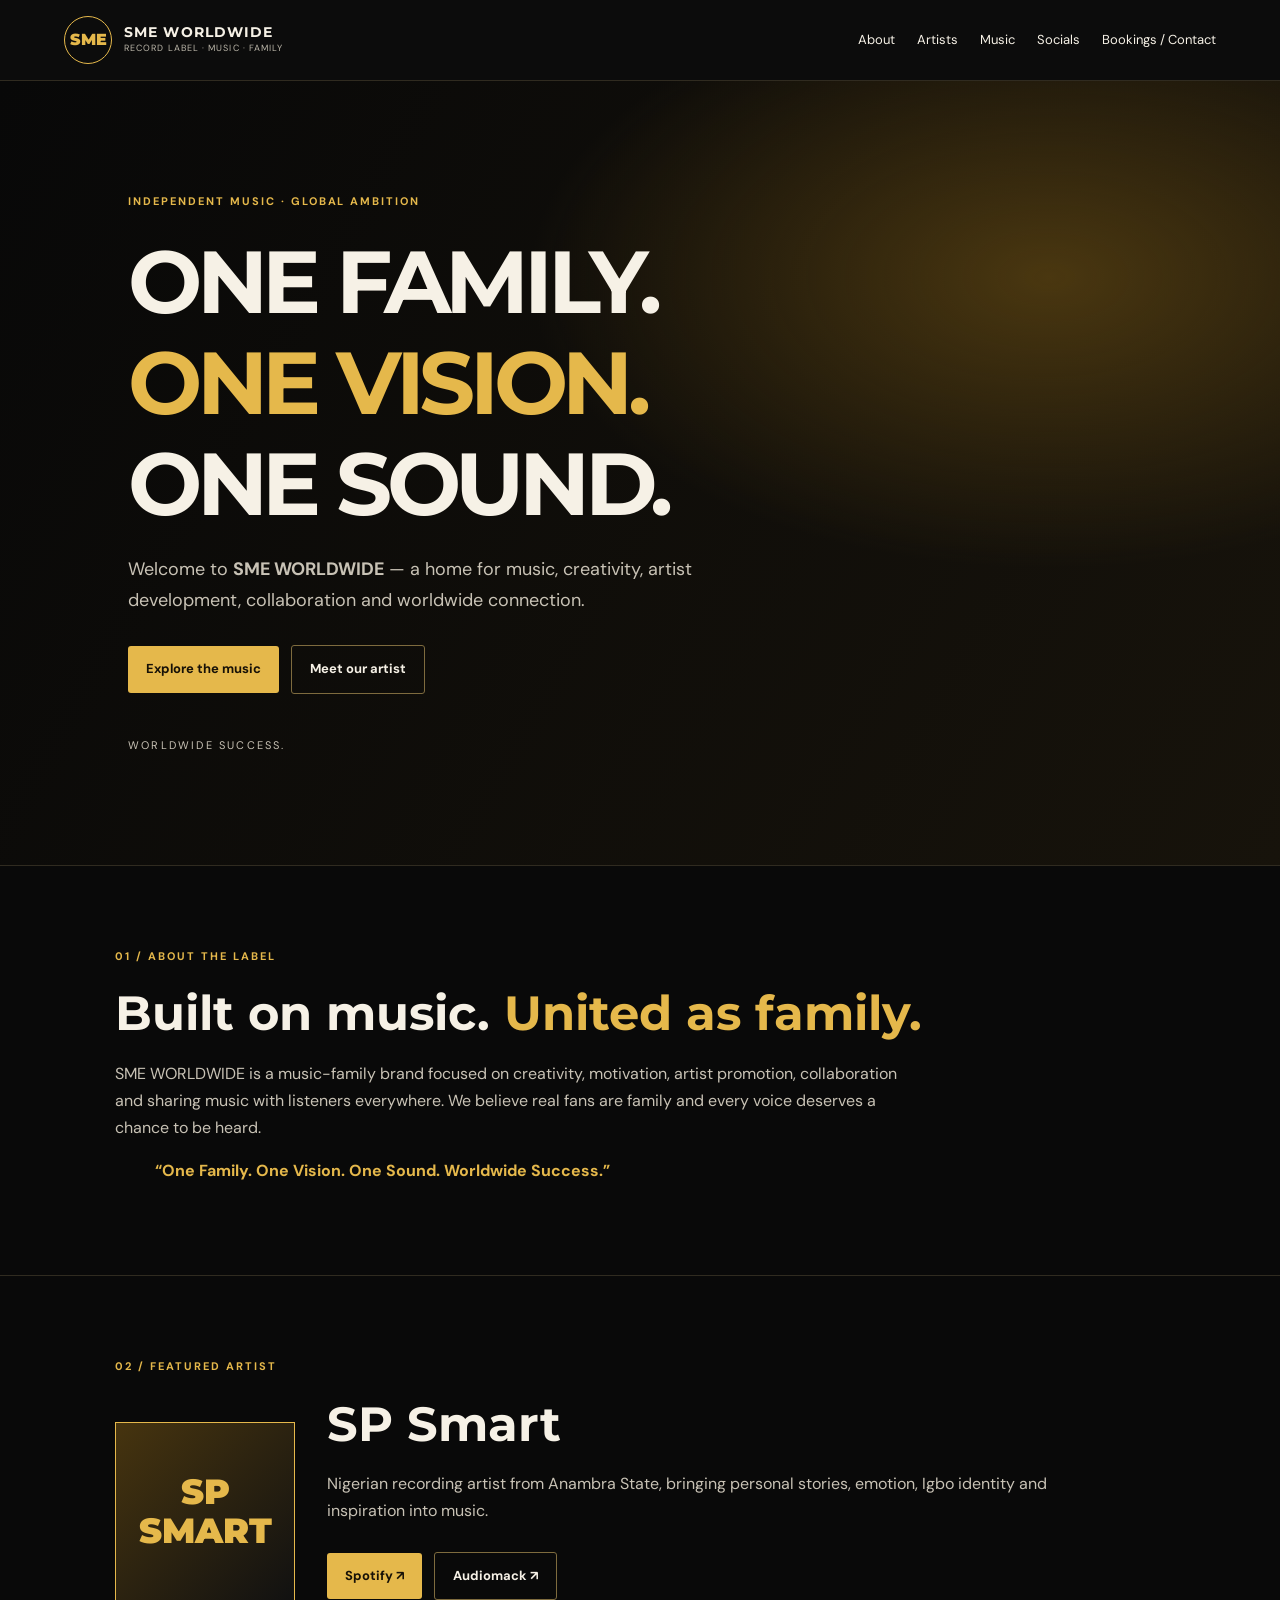
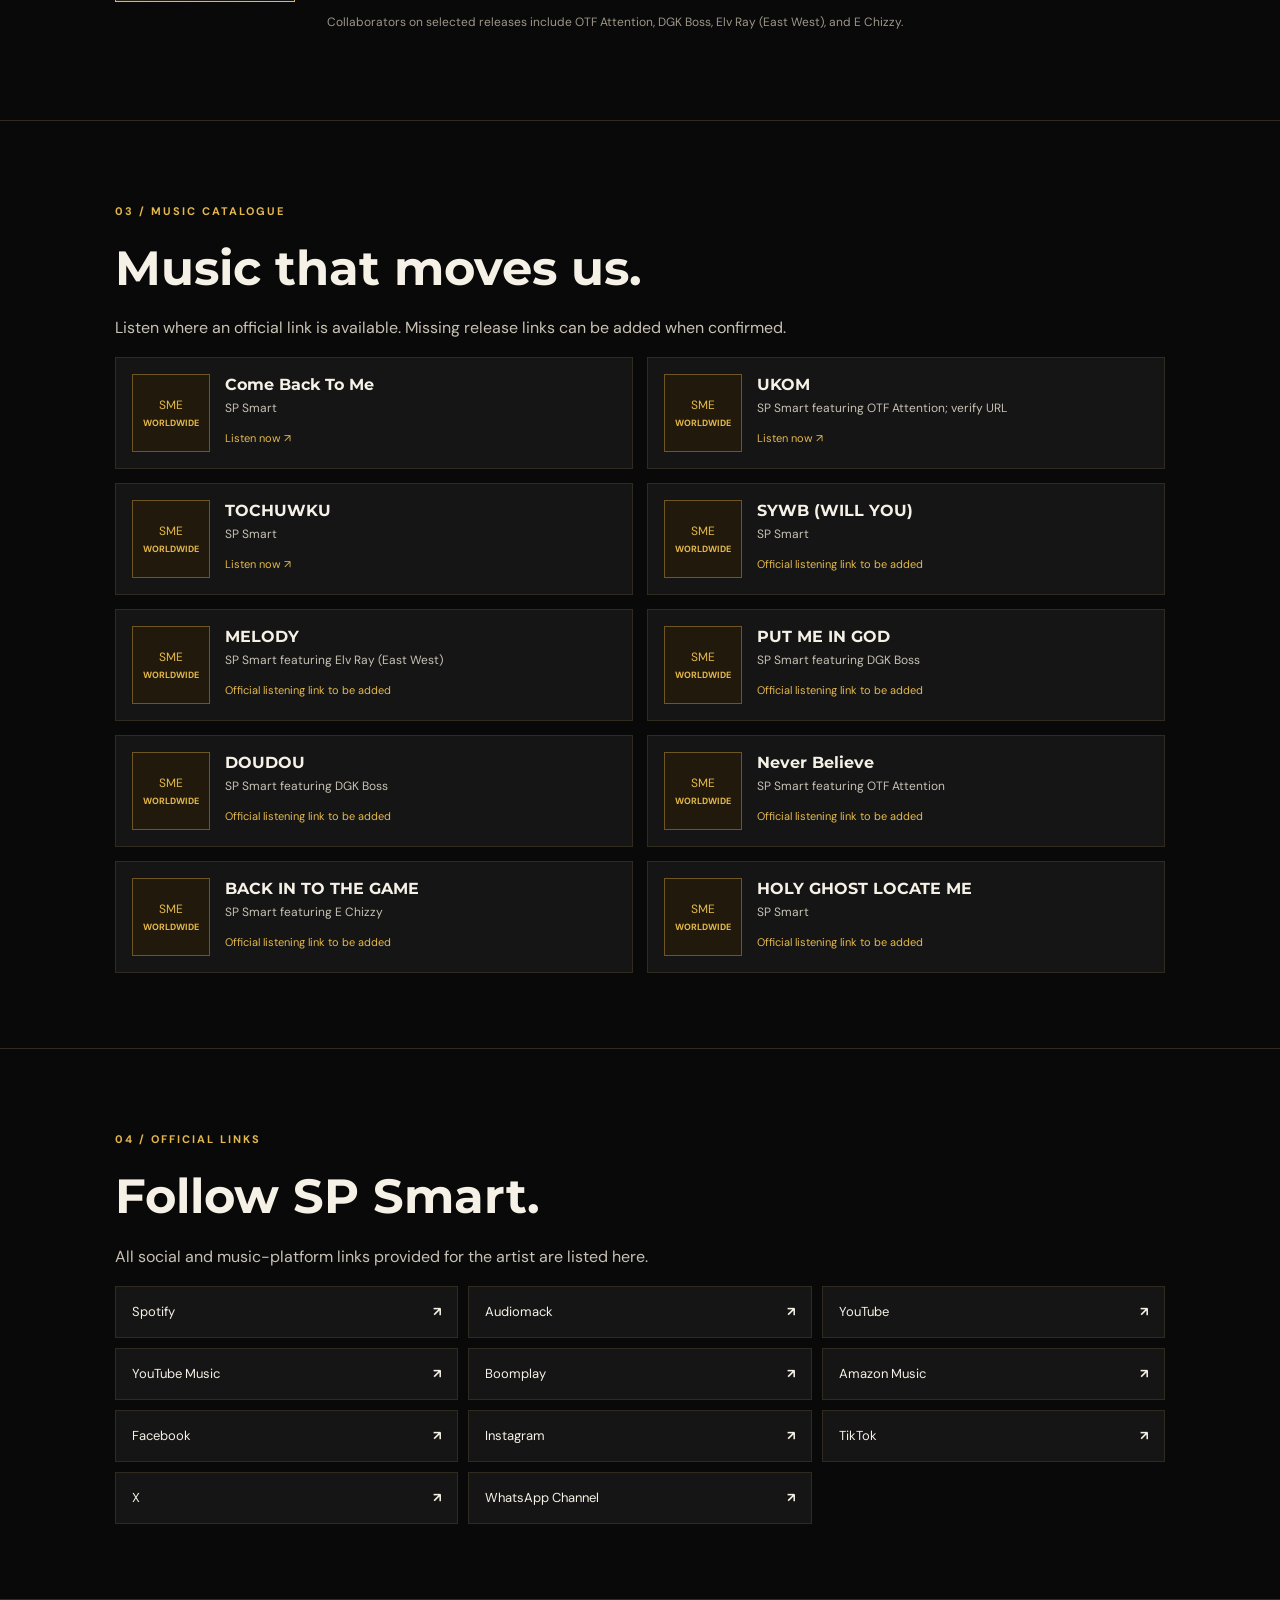
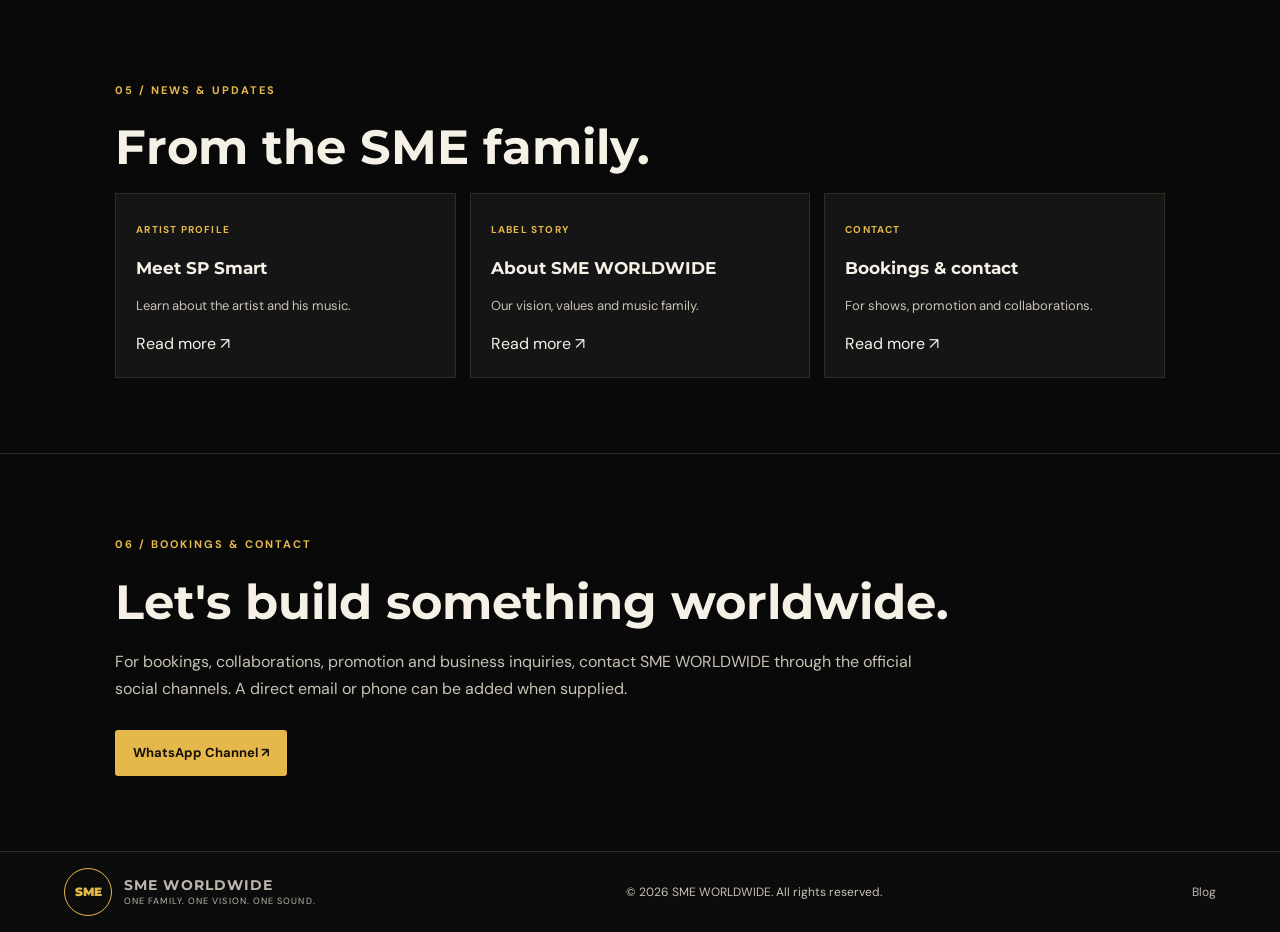
==== index.html @ c7c6a953 "Add files via upload" ====
<!doctype html><html lang="en"><head><meta charset="utf-8"><meta name="viewport" content="width=device-width,initial-scale=1"><title>SME WORLDWIDE | Official Record Label</title><meta name="description" content="Official SME WORLDWIDE record label website. Discover SP Smart, music, artist links, news and bookings."><meta name="robots" content="index,follow"><link rel="canonical" href="https://sme0013.github.io/sme-worldwide-website/"><link rel="stylesheet" href="styles.css"><meta property="og:title" content="SME WORLDWIDE"><meta property="og:description" content="One Family. One Vision. One Sound. Worldwide Success."></head><body>
<header><a class="brand" href="#home"><span class="logo">SME</span><span><strong>SME WORLDWIDE</strong><small>RECORD LABEL · MUSIC · FAMILY</small></span></a><button id="menubtn" aria-label="Toggle navigation">☰</button><nav id="nav"><a href="#about">About</a><a href="#artists">Artists</a><a href="#music">Music</a><a href="#socials">Socials</a><a href="#contact">Bookings / Contact</a></nav></header>
<main><section class="hero" id="home"><p class="gold">INDEPENDENT MUSIC · GLOBAL AMBITION</p><h1>ONE FAMILY.<br><span>ONE VISION.</span><br>ONE SOUND.</h1><p class="lead">Welcome to <b>SME WORLDWIDE</b> — a home for music, creativity, artist development, collaboration and worldwide connection.</p><a class="btn" href="#music">Explore the music</a> <a class="btn outline" href="#artists">Meet our artist</a><p class="motto">WORLDWIDE SUCCESS.</p></section>
<section id="about"><label>01 / ABOUT THE LABEL</label><h2>Built on music. <span>United as family.</span></h2><p>SME WORLDWIDE is a music-family brand focused on creativity, motivation, artist promotion, collaboration and sharing music with listeners everywhere. We believe real fans are family and every voice deserves a chance to be heard.</p><blockquote>“One Family. One Vision. One Sound. Worldwide Success.”</blockquote></section>
<section id="artists"><label>02 / FEATURED ARTIST</label><div class="artist"><div class="artistlogo">SP<br>SMART</div><div><h2>SP Smart</h2><p>Nigerian recording artist from Anambra State, bringing personal stories, emotion, Igbo identity and inspiration into music.</p><a class="btn" href="https://open.spotify.com/artist/7B1tdHTDXMQx7dyoczDr5Y" target="_blank" rel="noopener">Spotify ↗</a> <a class="btn outline" href="https://audiomack.com/spsmart" target="_blank" rel="noopener">Audiomack ↗</a><p class="muted">Collaborators on selected releases include OTF Attention, DGK Boss, Elv Ray (East West), and E Chizzy.</p></div></div></section>
<section id="music"><label>03 / MUSIC CATALOGUE</label><h2>Music that moves us.</h2><p>Listen where an official link is available. Missing release links can be added when confirmed.</p><div class="songs"><article class="song"><div class="cover">SME<br><b>WORLDWIDE</b></div><div><h3>Come Back To Me</h3><p>SP Smart</p><a href="https://share.amuse.io/track/sp-smart-come-back-to-me" target="_blank" rel="noopener">Listen now ↗</a></div></article><article class="song"><div class="cover">SME<br><b>WORLDWIDE</b></div><div><h3>UKOM</h3><p>SP Smart featuring OTF Attention; verify URL</p><a href="https://open.spotify.com/track/21Gd19ap205qvysu3PoMMp" target="_blank" rel="noopener">Listen now ↗</a></div></article><article class="song"><div class="cover">SME<br><b>WORLDWIDE</b></div><div><h3>TOCHUWKU</h3><p>SP Smart</p><a href="https://share.amuse.io/track/sp-smart-tochuwku" target="_blank" rel="noopener">Listen now ↗</a></div></article><article class="song"><div class="cover">SME<br><b>WORLDWIDE</b></div><div><h3>SYWB (WILL YOU)</h3><p>SP Smart</p><small>Official listening link to be added</small></div></article><article class="song"><div class="cover">SME<br><b>WORLDWIDE</b></div><div><h3>MELODY</h3><p>SP Smart featuring Elv Ray (East West)</p><small>Official listening link to be added</small></div></article><article class="song"><div class="cover">SME<br><b>WORLDWIDE</b></div><div><h3>PUT ME IN GOD</h3><p>SP Smart featuring DGK Boss</p><small>Official listening link to be added</small></div></article><article class="song"><div class="cover">SME<br><b>WORLDWIDE</b></div><div><h3>DOUDOU</h3><p>SP Smart featuring DGK Boss</p><small>Official listening link to be added</small></div></article><article class="song"><div class="cover">SME<br><b>WORLDWIDE</b></div><div><h3>Never Believe</h3><p>SP Smart featuring OTF Attention</p><small>Official listening link to be added</small></div></article><article class="song"><div class="cover">SME<br><b>WORLDWIDE</b></div><div><h3>BACK IN TO THE GAME</h3><p>SP Smart featuring E Chizzy</p><small>Official listening link to be added</small></div></article><article class="song"><div class="cover">SME<br><b>WORLDWIDE</b></div><div><h3>HOLY GHOST LOCATE ME</h3><p>SP Smart</p><small>Official listening link to be added</small></div></article></div></section>
<section id="socials"><label>04 / OFFICIAL LINKS</label><h2>Follow SP Smart.</h2><p>All social and music-platform links provided for the artist are listed here.</p><div class="socials"><a class="social" href="https://open.spotify.com/artist/7B1tdHTDXMQx7dyoczDr5Y" target="_blank" rel="noopener">Spotify <b>↗</b></a><a class="social" href="https://audiomack.com/spsmart" target="_blank" rel="noopener">Audiomack <b>↗</b></a><a class="social" href="https://youtube.com/@spsmart001" target="_blank" rel="noopener">YouTube <b>↗</b></a><a class="social" href="https://music.youtube.com/@spsmart001" target="_blank" rel="noopener">YouTube Music <b>↗</b></a><a class="social" href="https://www.boomplay.com/share/artist/38504297?srModel=byWH&amp;srList=ANDROID" target="_blank" rel="noopener">Boomplay <b>↗</b></a><a class="social" href="https://amazon.com/music/player/albums/B0HKJZYT8H?marketplaceId=ATVPDKIKX0DER&amp;musicTerritory=US&amp;ref=dm_sh_55nZmWSHVqpBLnmeoWKsuuWKr" target="_blank" rel="noopener">Amazon Music <b>↗</b></a><a class="social" href="https://www.facebook.com/profile.php?id=61593279687823" target="_blank" rel="noopener">Facebook <b>↗</b></a><a class="social" href="https://www.instagram.com/spsmart00/" target="_blank" rel="noopener">Instagram <b>↗</b></a><a class="social" href="https://www.tiktok.com/@spsmart001" target="_blank" rel="noopener">TikTok <b>↗</b></a><a class="social" href="https://x.com/SPmart00" target="_blank" rel="noopener">X <b>↗</b></a><a class="social" href="https://whatsapp.com/channel/0029Vb8IPVdEquiZEYQ4gz0T" target="_blank" rel="noopener">WhatsApp Channel <b>↗</b></a></div></section>
<section id="news"><label>05 / NEWS & UPDATES</label><h2>From the SME family.</h2><div class="cards"><a href="blog/about-sp-smart.html"><b>ARTIST PROFILE</b><h3>Meet SP Smart</h3><p>Learn about the artist and his music.</p>Read more ↗</a><a href="blog/sme-worldwide.html"><b>LABEL STORY</b><h3>About SME WORLDWIDE</h3><p>Our vision, values and music family.</p>Read more ↗</a><a href="blog/contact-bookings.html"><b>CONTACT</b><h3>Bookings & contact</h3><p>For shows, promotion and collaborations.</p>Read more ↗</a></div></section>
<section id="contact"><label>06 / BOOKINGS & CONTACT</label><h2>Let's build something worldwide.</h2><p>For bookings, collaborations, promotion and business inquiries, contact SME WORLDWIDE through the official social channels. A direct email or phone can be added when supplied.</p><a class="btn" href="https://whatsapp.com/channel/0029Vb8IPVdEquiZEYQ4gz0T" target="_blank" rel="noopener">WhatsApp Channel ↗</a></section></main>
<footer><a class="brand" href="#home"><span class="logo">SME</span><span><strong>SME WORLDWIDE</strong><small>ONE FAMILY. ONE VISION. ONE SOUND.</small></span></a><p>© <span id="year"></span> SME WORLDWIDE. All rights reserved.</p><a href="blog/index.html">Blog</a></footer><script src="script.js"></script></body></html>
---- styles.css ----
@import url('https://fonts.googleapis.com/css2?family=DM+Sans:wght@400;500;700&family=Montserrat:wght@600;700;800;900&display=swap');:root{--bg:#090909;--panel:#151515;--gold:#e5b84b;--text:#f6f1e6;--muted:#bcb7aa;--line:#302b20}*{box-sizing:border-box}html{scroll-behavior:smooth;scroll-padding-top:80px}body{margin:0;background:var(--bg);color:var(--text);font:16px/1.7 'DM Sans',Arial,sans-serif}a{color:inherit;text-decoration:none}header,footer{display:flex;align-items:center;justify-content:space-between;gap:20px;padding:16px clamp(18px,5vw,70px);background:#0c0c0c;border-bottom:1px solid var(--line)}header{position:sticky;top:0;z-index:5}nav{display:flex;gap:22px;font-size:13px}nav a:hover,a:hover{color:var(--gold)}.brand{display:flex;gap:12px;align-items:center}.logo{border:1px solid var(--gold);border-radius:50%;width:48px;height:48px;display:grid;place-items:center;color:var(--gold);font-weight:900;font-family:Montserrat}.brand strong,.brand small{display:block}.brand strong{font:700 14px Montserrat;letter-spacing:.08em}.brand small{font-size:9px;color:var(--muted);letter-spacing:.12em}#menubtn{display:none;background:none;border:1px solid var(--line);color:var(--gold);padding:8px}.hero{padding:100px clamp(22px,10vw,145px);min-height:580px;background:radial-gradient(ellipse at 82% 25%,#4a3710,transparent 35%),linear-gradient(120deg,#080808,#17130b)}.gold,label{color:var(--gold);font-size:11px;letter-spacing:.18em;font-weight:700}h1,h2,h3{font-family:Montserrat,Arial,sans-serif;line-height:1.15}h1{font-size:clamp(42px,8vw,88px);letter-spacing:-.06em;margin:20px 0}h1 span,h2 span{color:var(--gold)}h2{font-size:clamp(30px,4vw,48px);margin:18px 0}p{color:#c8c2b5;max-width:800px}.lead{font-size:18px;max-width:570px}.btn{display:inline-block;background:var(--gold);color:#171107;padding:12px 18px;margin:12px 8px 0 0;border-radius:3px;font-weight:700;font-size:13px}.outline{background:transparent;color:var(--text);border:1px solid #7e6b3e}.motto{margin-top:42px;letter-spacing:.2em;font-size:11px}section:not(.hero){padding:75px clamp(22px,9vw,130px);border-top:1px solid var(--line)}blockquote{color:var(--gold);font-weight:700}.artist{display:grid;grid-template-columns:180px 1fr;gap:32px;align-items:center}.artistlogo{height:180px;display:grid;place-content:center;text-align:center;background:linear-gradient(135deg,#46340f,#111);border:1px solid var(--gold);color:var(--gold);font:900 35px/1.1 Montserrat}.muted{font-size:12px;color:#9d9789}.songs{display:grid;grid-template-columns:repeat(2,minmax(0,1fr));gap:14px}.song{display:flex;align-items:center;gap:15px;padding:16px;background:var(--panel);border:1px solid var(--line)}.cover{flex-shrink:0;width:78px;height:78px;display:grid;align-content:center;text-align:center;background:#211a0c;border:1px solid #6e5522;color:var(--gold);font-size:12px}.cover b{font-size:9px}.song h3{font-size:16px;margin:0 0 4px}.song p{font-size:12px;margin:0 0 5px}.song a,.song small{font-size:11px;color:var(--gold)}.socials{display:grid;grid-template-columns:repeat(3,minmax(0,1fr));gap:10px}.social{padding:14px 16px;background:var(--panel);border:1px solid var(--line);display:flex;justify-content:space-between;font-size:13px}.social:hover{border-color:var(--gold)}.cards{display:grid;grid-template-columns:repeat(3,minmax(0,1fr));gap:14px}.cards a{background:var(--panel);border:1px solid var(--line);padding:20px}.cards b{color:var(--gold);font-size:10px;letter-spacing:.12em}.cards h3{font-size:17px}.cards p{font-size:13px}footer{border-top:1px solid var(--line);border-bottom:0;color:var(--muted);font-size:12px}footer p{margin:0}@media(max-width:720px){header{padding:12px 16px}#menubtn{display:block}nav{display:none;position:absolute;top:100%;left:0;right:0;background:#111;padding:20px;flex-direction:column}nav.open{display:flex}.hero{padding-top:80px}.artist{grid-template-columns:1fr}.artistlogo{width:150px;height:150px}.songs{grid-template-columns:1fr}.socials{grid-template-columns:repeat(2,minmax(0,1fr))}.cards{grid-template-columns:1fr}footer{flex-wrap:wrap}footer p{width:100%}}@media(max-width:380px){.socials{grid-template-columns:1fr}}
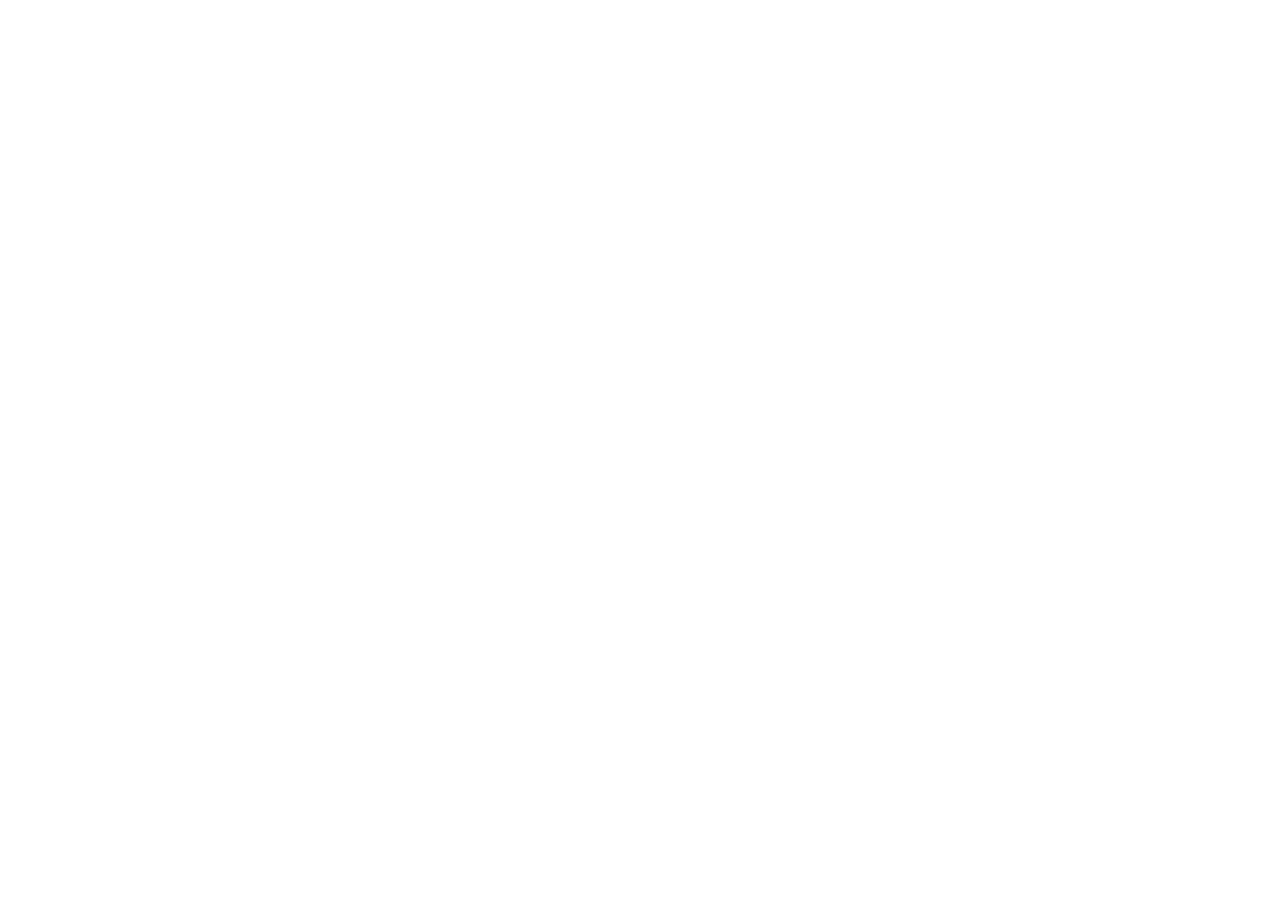
==== commit d4e218e9: "Update index.html" ====
--- a/index.html
+++ b/index.html
@@ -1,4 +1,4 @@
-<!doctype html><html lang="en"><head><meta charset="utf-8"><meta name="viewport" content="width=device-width,initial-scale=1"><title>SME WORLDWIDE | Official Record Label</title><meta name="description" content="Official SME WORLDWIDE record label website. Discover SP Smart, music, artist links, news and bookings."><meta name="robots" content="index,follow"><link rel="canonical" href="https://sme0013.github.io/sme-worldwide-website/"><link rel="stylesheet" href="styles.css"><meta property="og:title" content="SME WORLDWIDE"><meta property="og:description" content="One Family. One Vision. One Sound. Worldwide Success."></head><body>
+<!doctype html><html lang="en"><head><meta charset="utf-8"><meta name="viewport" content="width=device-width,initial-scale=1"><title><meta name="description" content="SME WORLDWIDE is an independent music-family brand focused on creativity, artist promotion, collaboration and music releases. Discover SP Smart, featured artists, songs and official links.">"><meta name="robots" content="index,follow"><link rel="canonical" href="https://sme0013.github.io/sme-worldwide-website/"><link rel="stylesheet" href="styles.css"><meta property="og:title" content="SME WORLDWIDE"><meta property="og:description" content="One Family. One Vision. One Sound. Worldwide Success."></head><body>
 <header><a class="brand" href="#home"><span class="logo">SME</span><span><strong>SME WORLDWIDE</strong><small>RECORD LABEL · MUSIC · FAMILY</small></span></a><button id="menubtn" aria-label="Toggle navigation">☰</button><nav id="nav"><a href="#about">About</a><a href="#artists">Artists</a><a href="#music">Music</a><a href="#socials">Socials</a><a href="#contact">Bookings / Contact</a></nav></header>
 <main><section class="hero" id="home"><p class="gold">INDEPENDENT MUSIC · GLOBAL AMBITION</p><h1>ONE FAMILY.<br><span>ONE VISION.</span><br>ONE SOUND.</h1><p class="lead">Welcome to <b>SME WORLDWIDE</b> — a home for music, creativity, artist development, collaboration and worldwide connection.</p><a class="btn" href="#music">Explore the music</a> <a class="btn outline" href="#artists">Meet our artist</a><p class="motto">WORLDWIDE SUCCESS.</p></section>
 <section id="about"><label>01 / ABOUT THE LABEL</label><h2>Built on music. <span>United as family.</span></h2><p>SME WORLDWIDE is a music-family brand focused on creativity, motivation, artist promotion, collaboration and sharing music with listeners everywhere. We believe real fans are family and every voice deserves a chance to be heard.</p><blockquote>“One Family. One Vision. One Sound. Worldwide Success.”</blockquote></section>
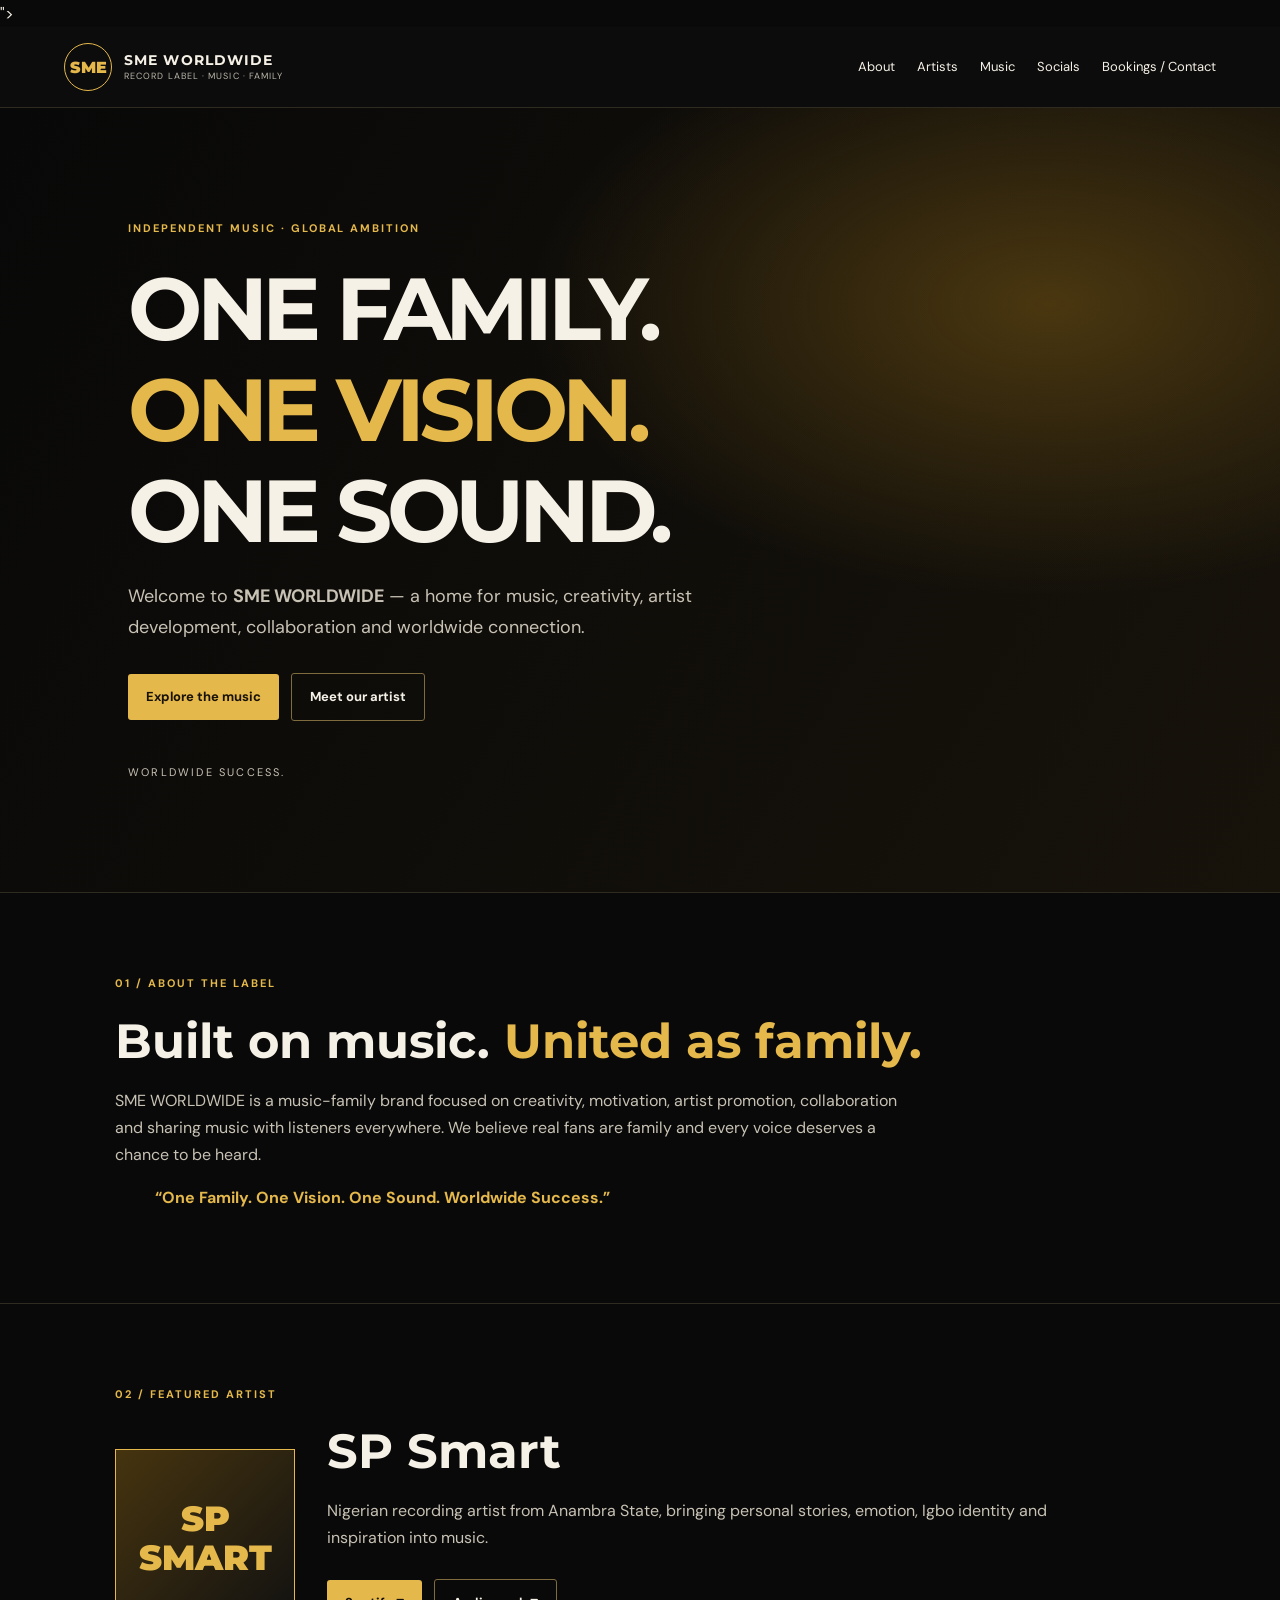
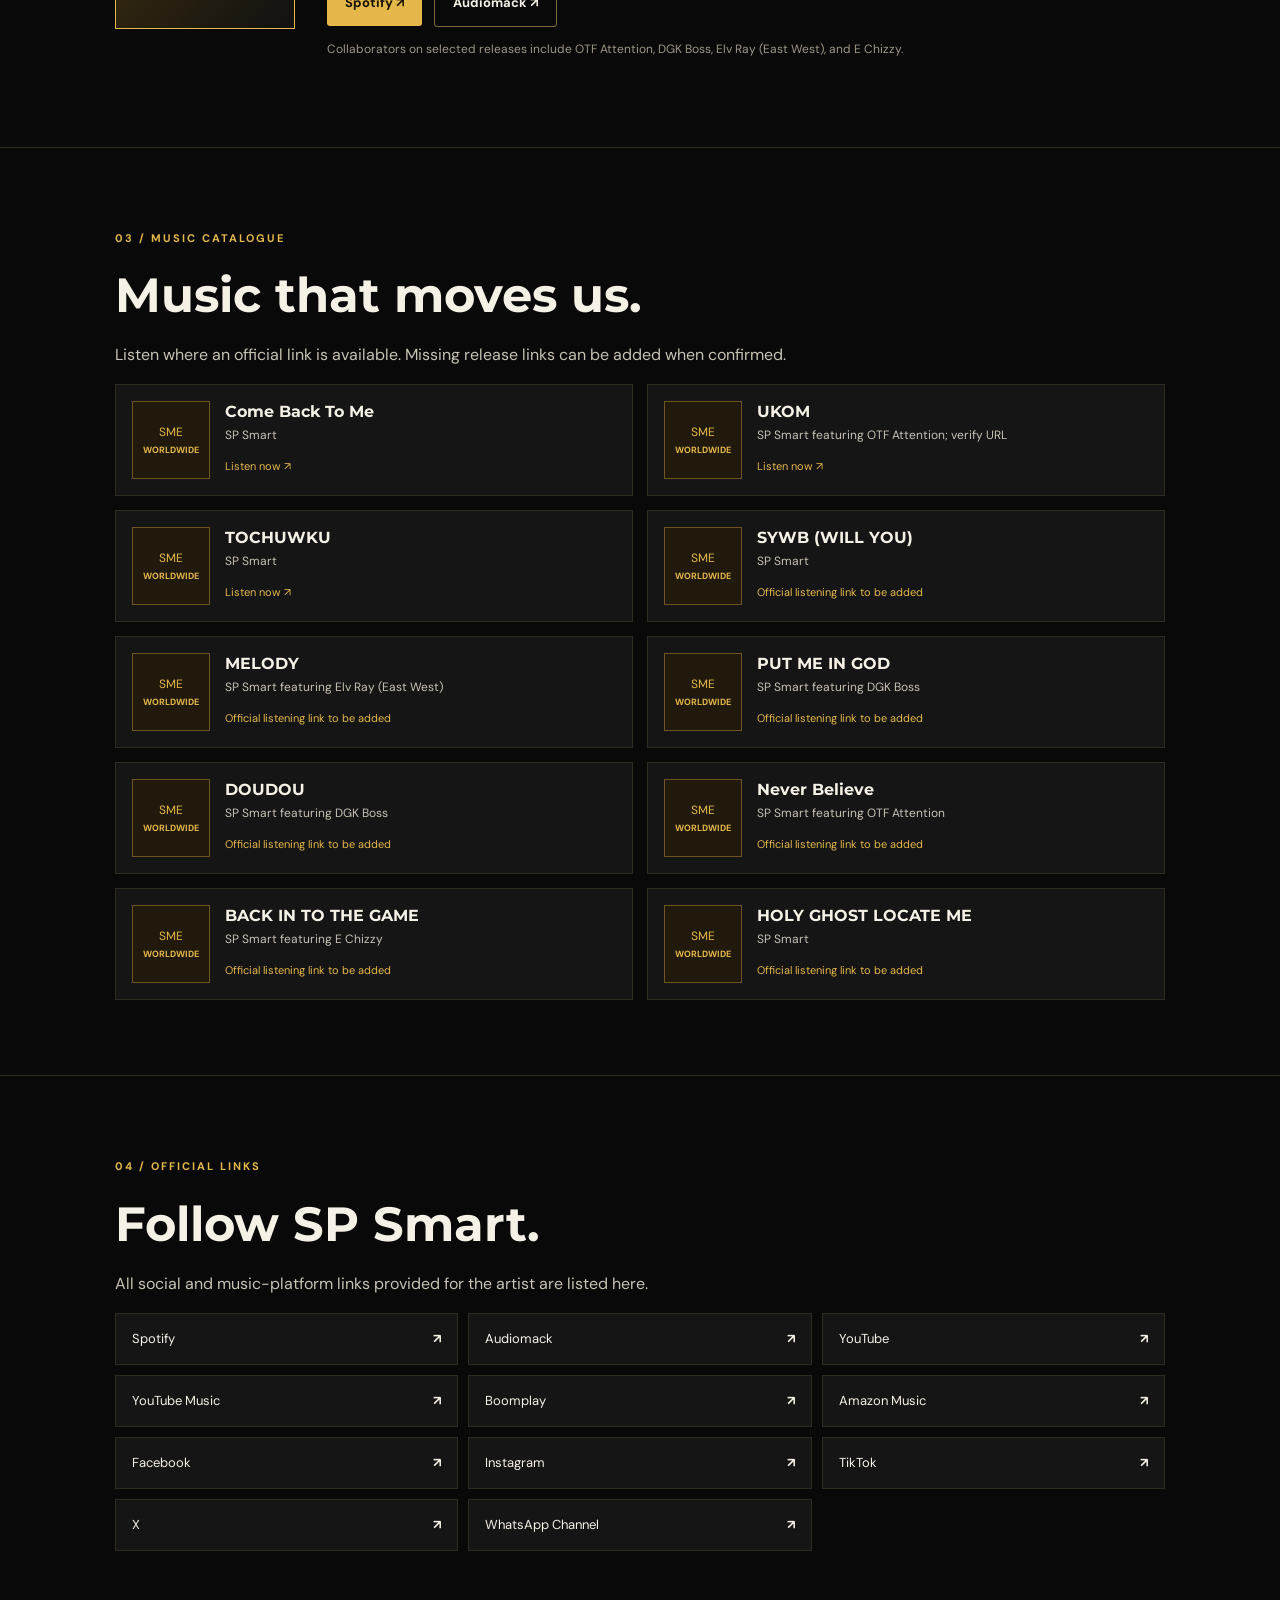
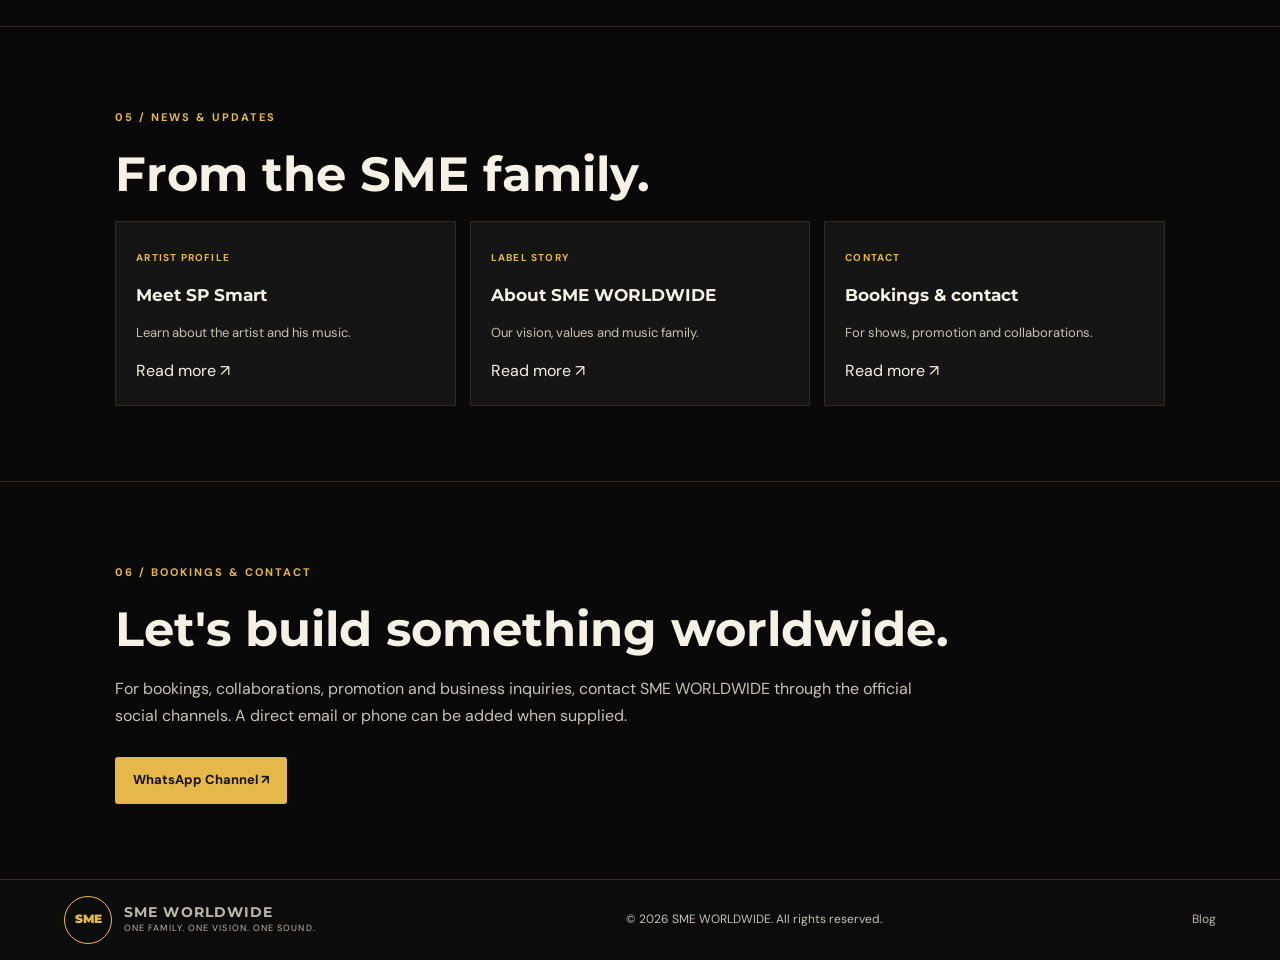
==== commit 9bcd17e1: "Update index.html" ====
--- a/index.html
+++ b/index.html
@@ -1,4 +1,4 @@
-<!doctype html><html lang="en"><head><meta charset="utf-8"><meta name="viewport" content="width=device-width,initial-scale=1"><title><meta name="description" content="SME WORLDWIDE is an independent music-family brand focused on creativity, artist promotion, collaboration and music releases. Discover SP Smart, featured artists, songs and official links.">"><meta name="robots" content="index,follow"><link rel="canonical" href="https://sme0013.github.io/sme-worldwide-website/"><link rel="stylesheet" href="styles.css"><meta property="og:title" content="SME WORLDWIDE"><meta property="og:description" content="One Family. One Vision. One Sound. Worldwide Success."></head><body>
+<!doctype html><html lang="en"><head><meta charset="utf-8"><meta name="viewport" content="width=device-width,initial-scale=1"><title>SME WORLDWIDE | Official Record Label</title><meta name="description" content="SME WORLDWIDE is an independent music-family brand focused on creativity, artist promotion, collaboration and music releases. Discover SP Smart, featured artists, songs and official links.">"><meta name="robots" content="index,follow"><link rel="canonical" href="https://sme0013.github.io/sme-worldwide-website/"><link rel="stylesheet" href="styles.css"><meta property="og:title" content="SME WORLDWIDE"><meta property="og:description" content="One Family. One Vision. One Sound. Worldwide Success."></head><body>
 <header><a class="brand" href="#home"><span class="logo">SME</span><span><strong>SME WORLDWIDE</strong><small>RECORD LABEL · MUSIC · FAMILY</small></span></a><button id="menubtn" aria-label="Toggle navigation">☰</button><nav id="nav"><a href="#about">About</a><a href="#artists">Artists</a><a href="#music">Music</a><a href="#socials">Socials</a><a href="#contact">Bookings / Contact</a></nav></header>
 <main><section class="hero" id="home"><p class="gold">INDEPENDENT MUSIC · GLOBAL AMBITION</p><h1>ONE FAMILY.<br><span>ONE VISION.</span><br>ONE SOUND.</h1><p class="lead">Welcome to <b>SME WORLDWIDE</b> — a home for music, creativity, artist development, collaboration and worldwide connection.</p><a class="btn" href="#music">Explore the music</a> <a class="btn outline" href="#artists">Meet our artist</a><p class="motto">WORLDWIDE SUCCESS.</p></section>
 <section id="about"><label>01 / ABOUT THE LABEL</label><h2>Built on music. <span>United as family.</span></h2><p>SME WORLDWIDE is a music-family brand focused on creativity, motivation, artist promotion, collaboration and sharing music with listeners everywhere. We believe real fans are family and every voice deserves a chance to be heard.</p><blockquote>“One Family. One Vision. One Sound. Worldwide Success.”</blockquote></section>
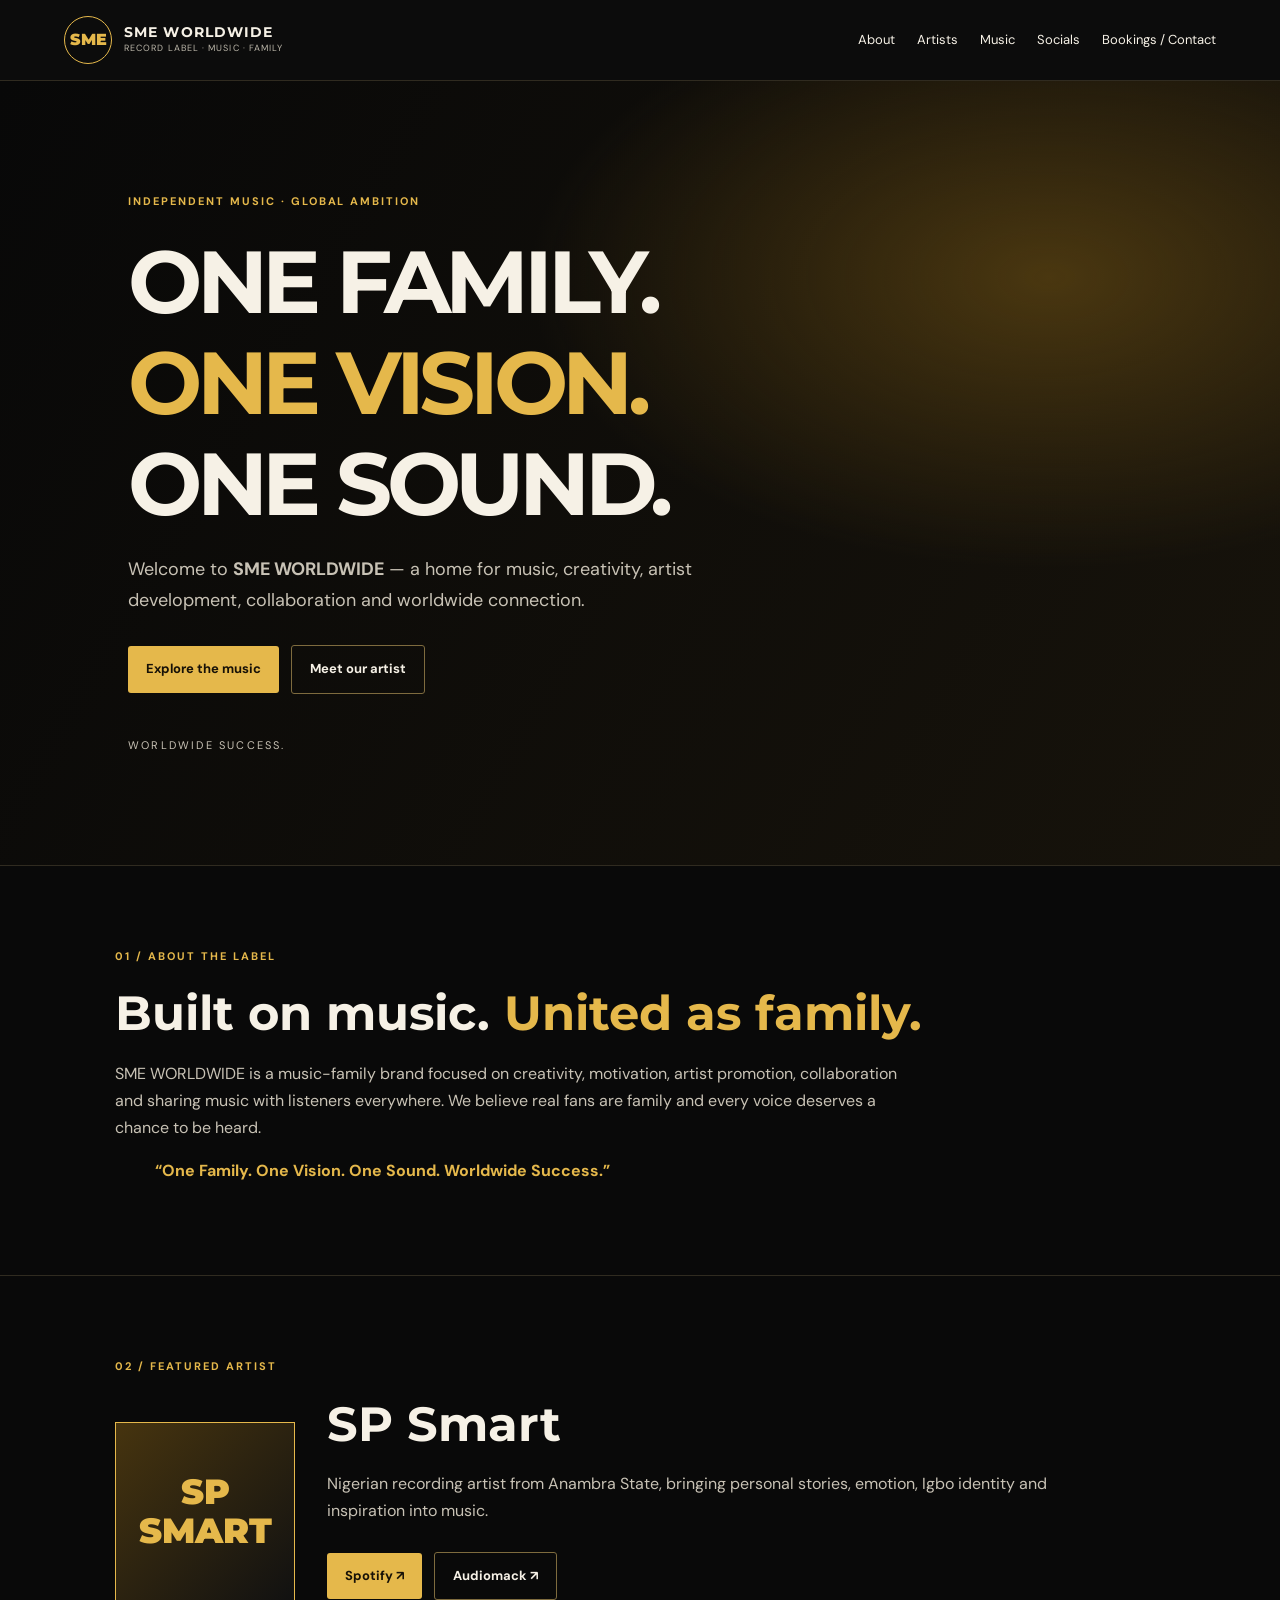
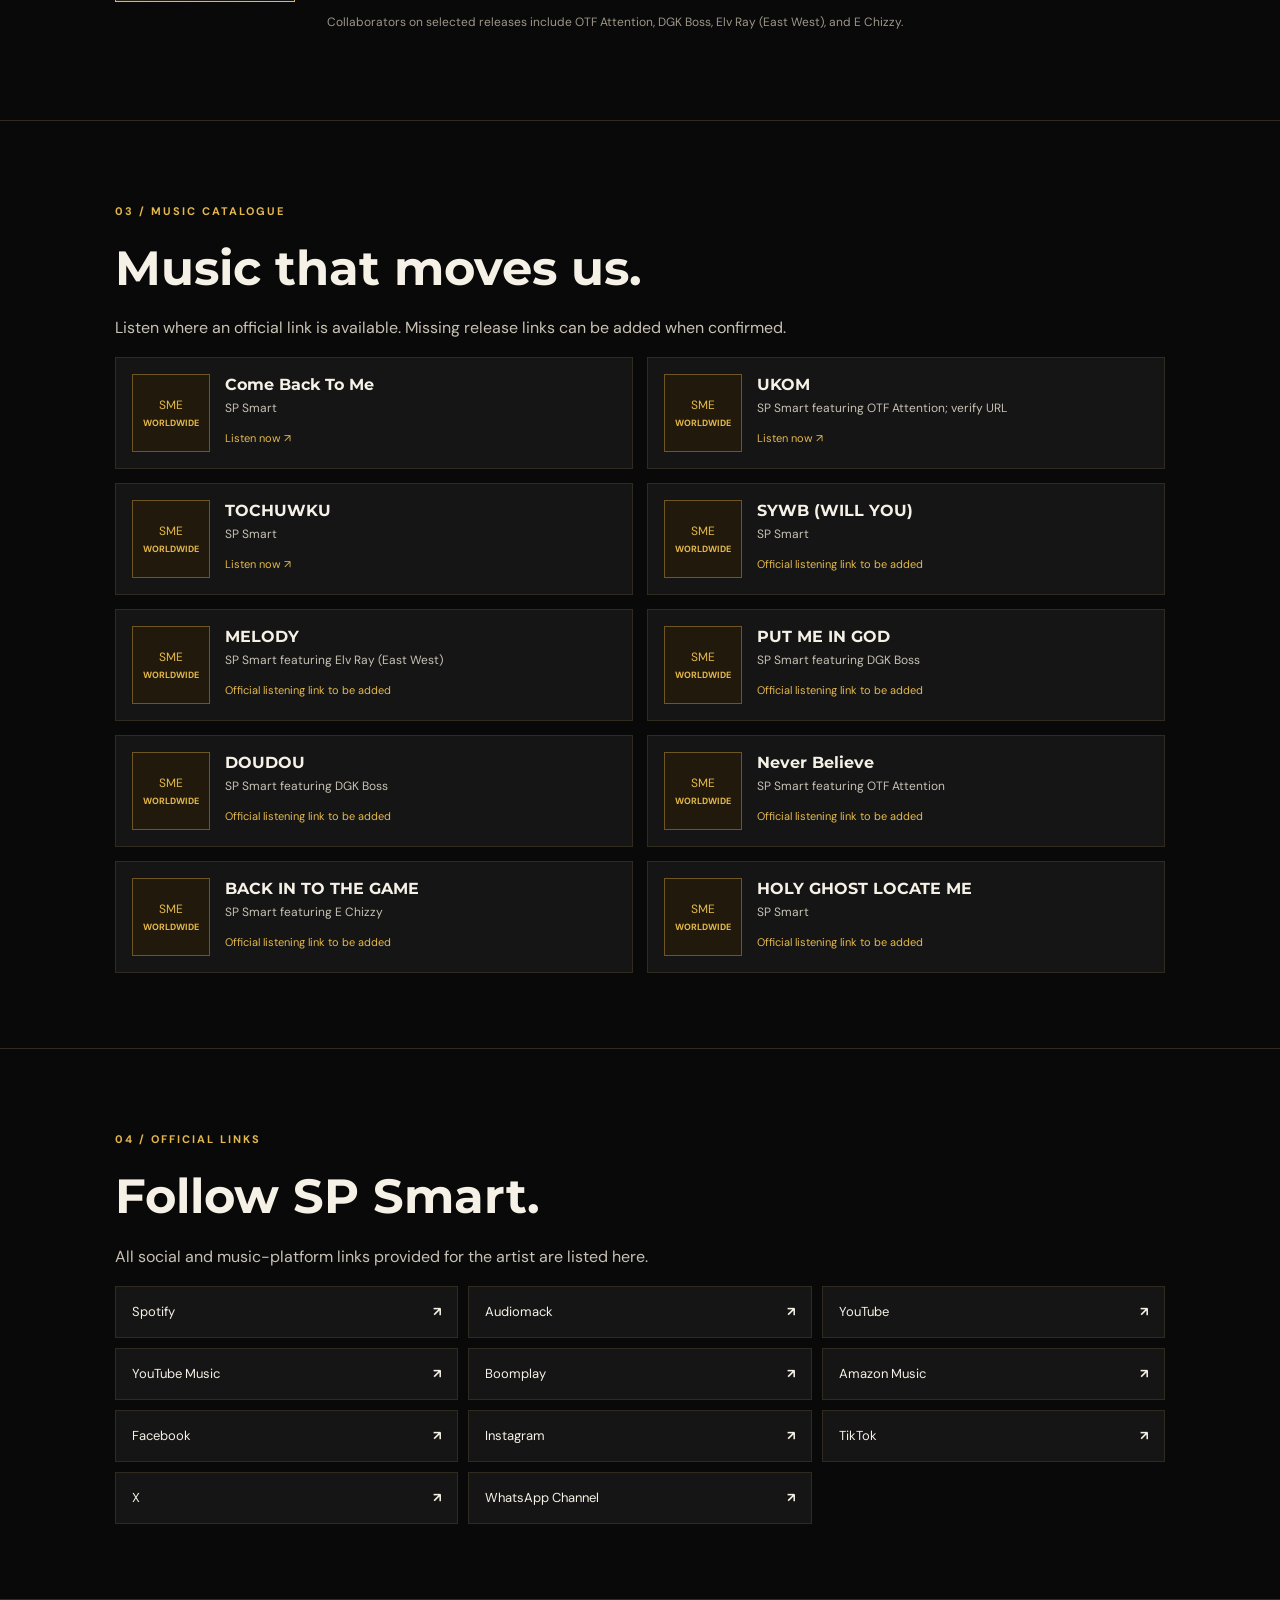
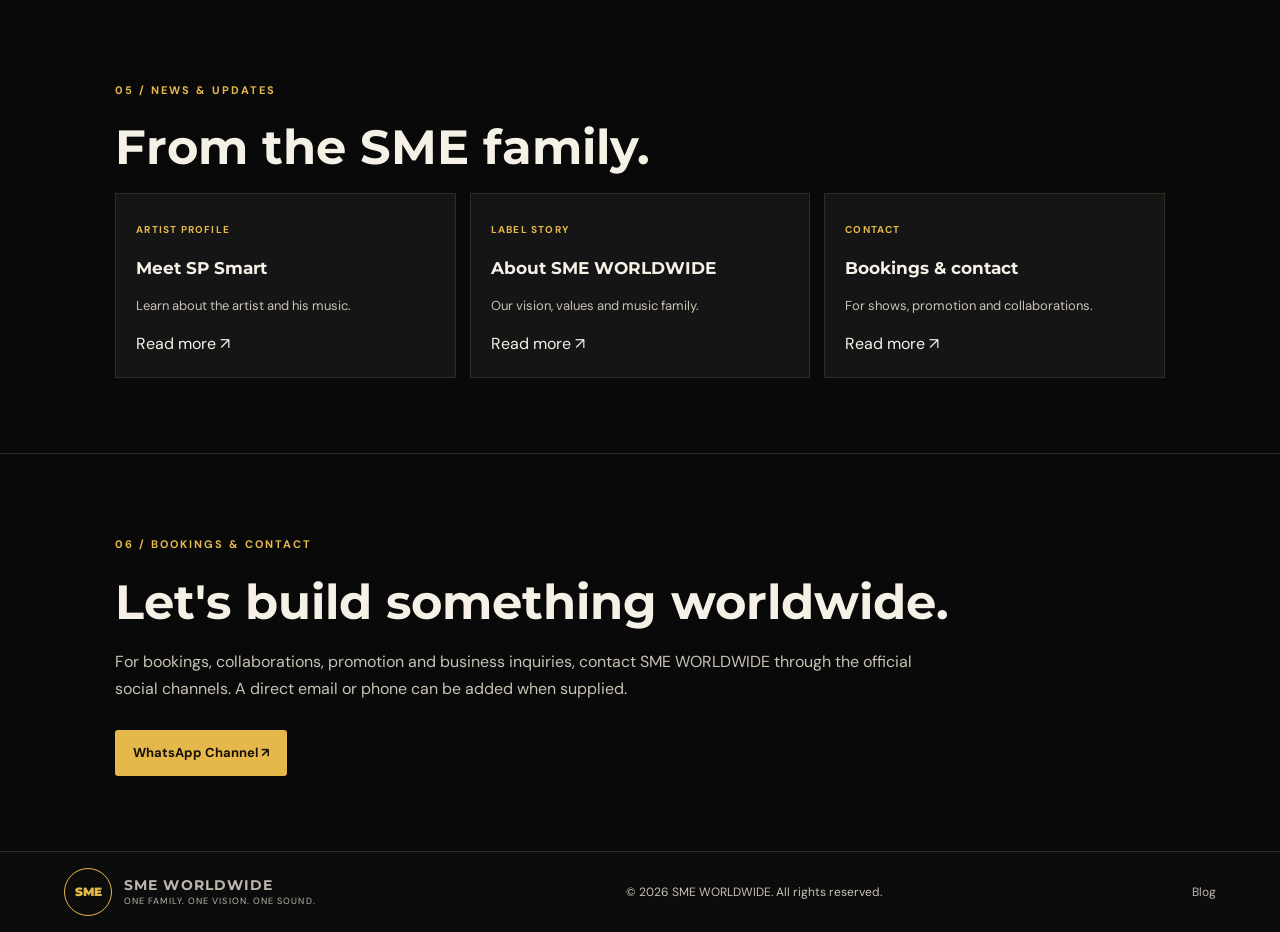
==== commit 55c25ae8: "Update index.html" ====
--- a/index.html
+++ b/index.html
@@ -1,4 +1,5 @@
-<!doctype html><html lang="en"><head><meta charset="utf-8"><meta name="viewport" content="width=device-width,initial-scale=1"><title>SME WORLDWIDE | Official Record Label</title><meta name="description" content="SME WORLDWIDE is an independent music-family brand focused on creativity, artist promotion, collaboration and music releases. Discover SP Smart, featured artists, songs and official links.">"><meta name="robots" content="index,follow"><link rel="canonical" href="https://sme0013.github.io/sme-worldwide-website/"><link rel="stylesheet" href="styles.css"><meta property="og:title" content="SME WORLDWIDE"><meta property="og:description" content="One Family. One Vision. One Sound. Worldwide Success."></head><body>
+<!doctype html><html lang="en"><head><meta charset="utf-8"><meta name="viewport" content="width=device-width,initial-scale=1"><title>SME WORLDWIDE | Official Record Label</title><meta name="description" content="SME WORLDWIDE is an independent music-family brand focused on creativity, artist promotion, collaboration and music releases. Discover SP Smart, featured artists, songs and official links."><meta name="robots" content="index,follow"><link rel="canonical" href="https://sme0013.github.io/sme-worldwide-website/"><link rel="stylesheet" href="styles.css"><meta property="og:title" content="SME WORLDWIDE | Official Record Label">
+<meta property="og:description" content="One Family. One Vision. One Sound. Discover SP Smart, our music releases, featured artists and official links."></head><body>
 <header><a class="brand" href="#home"><span class="logo">SME</span><span><strong>SME WORLDWIDE</strong><small>RECORD LABEL · MUSIC · FAMILY</small></span></a><button id="menubtn" aria-label="Toggle navigation">☰</button><nav id="nav"><a href="#about">About</a><a href="#artists">Artists</a><a href="#music">Music</a><a href="#socials">Socials</a><a href="#contact">Bookings / Contact</a></nav></header>
 <main><section class="hero" id="home"><p class="gold">INDEPENDENT MUSIC · GLOBAL AMBITION</p><h1>ONE FAMILY.<br><span>ONE VISION.</span><br>ONE SOUND.</h1><p class="lead">Welcome to <b>SME WORLDWIDE</b> — a home for music, creativity, artist development, collaboration and worldwide connection.</p><a class="btn" href="#music">Explore the music</a> <a class="btn outline" href="#artists">Meet our artist</a><p class="motto">WORLDWIDE SUCCESS.</p></section>
 <section id="about"><label>01 / ABOUT THE LABEL</label><h2>Built on music. <span>United as family.</span></h2><p>SME WORLDWIDE is a music-family brand focused on creativity, motivation, artist promotion, collaboration and sharing music with listeners everywhere. We believe real fans are family and every voice deserves a chance to be heard.</p><blockquote>“One Family. One Vision. One Sound. Worldwide Success.”</blockquote></section>
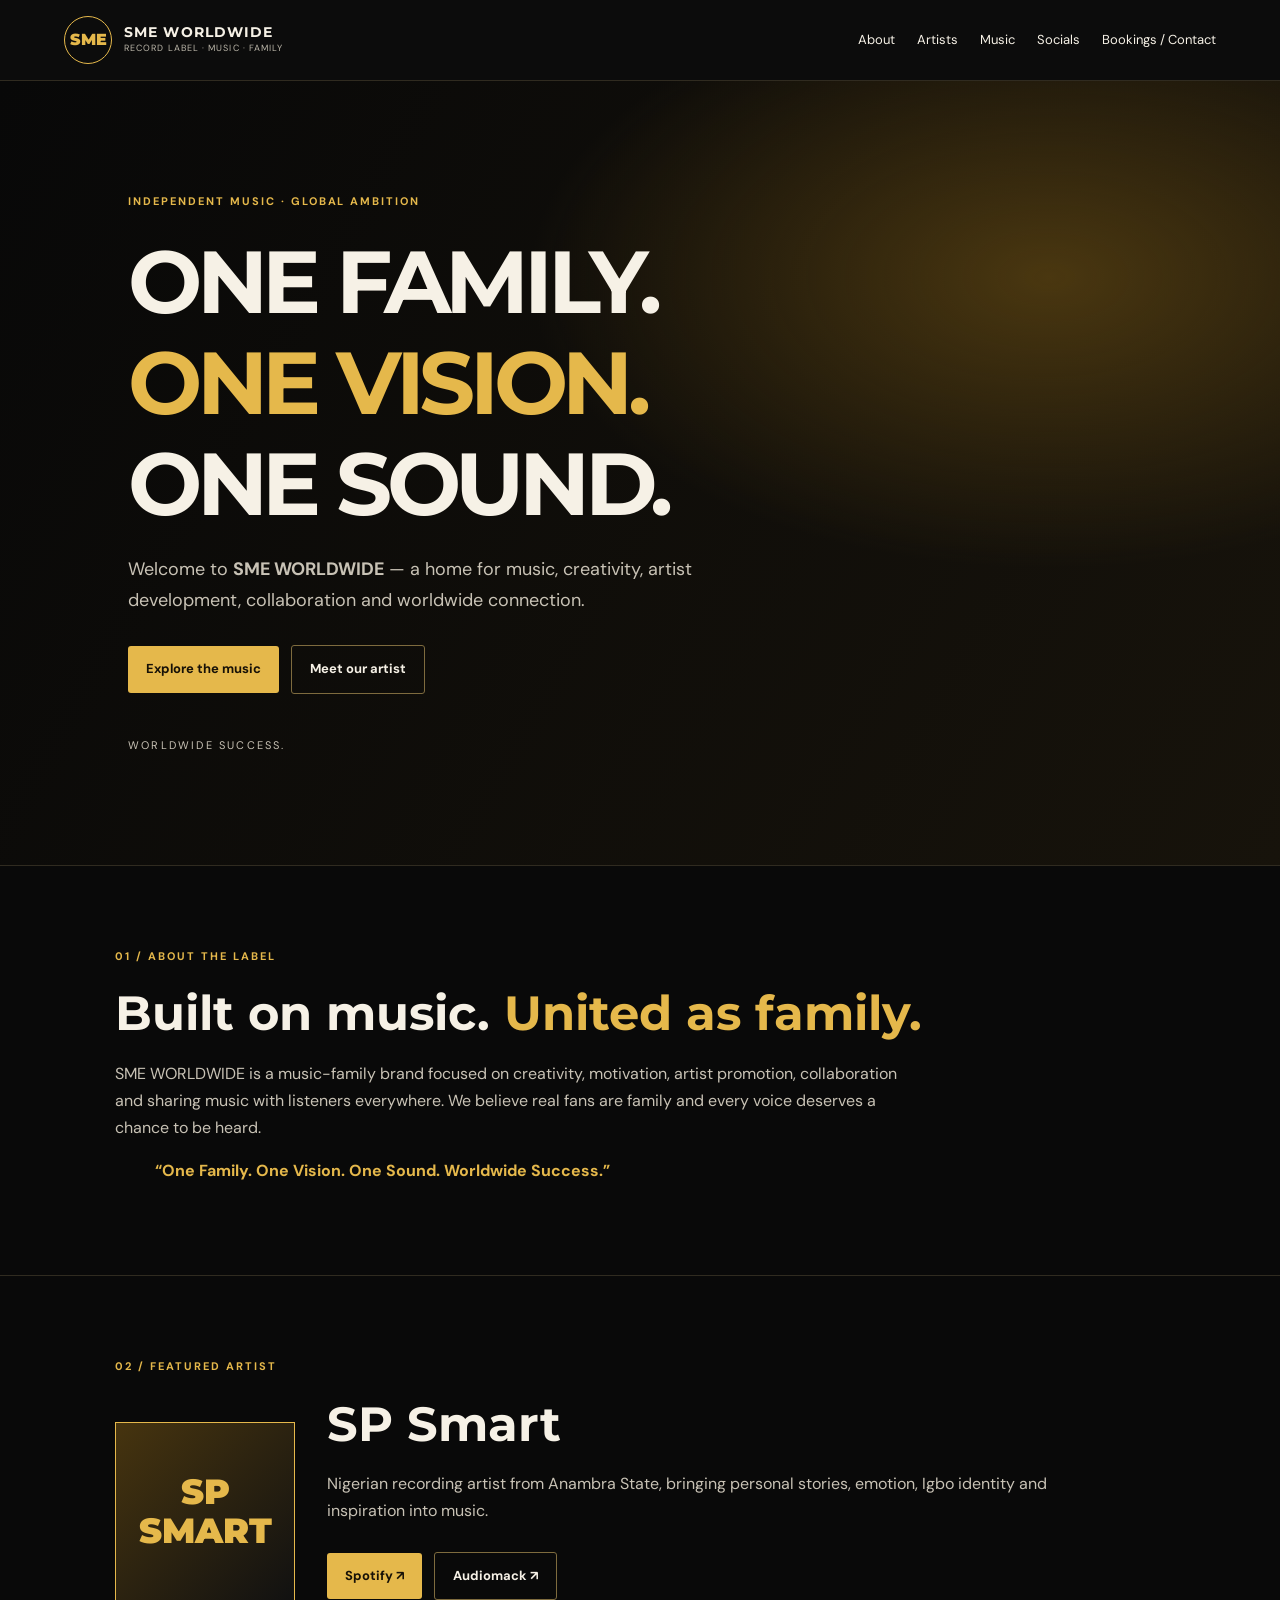
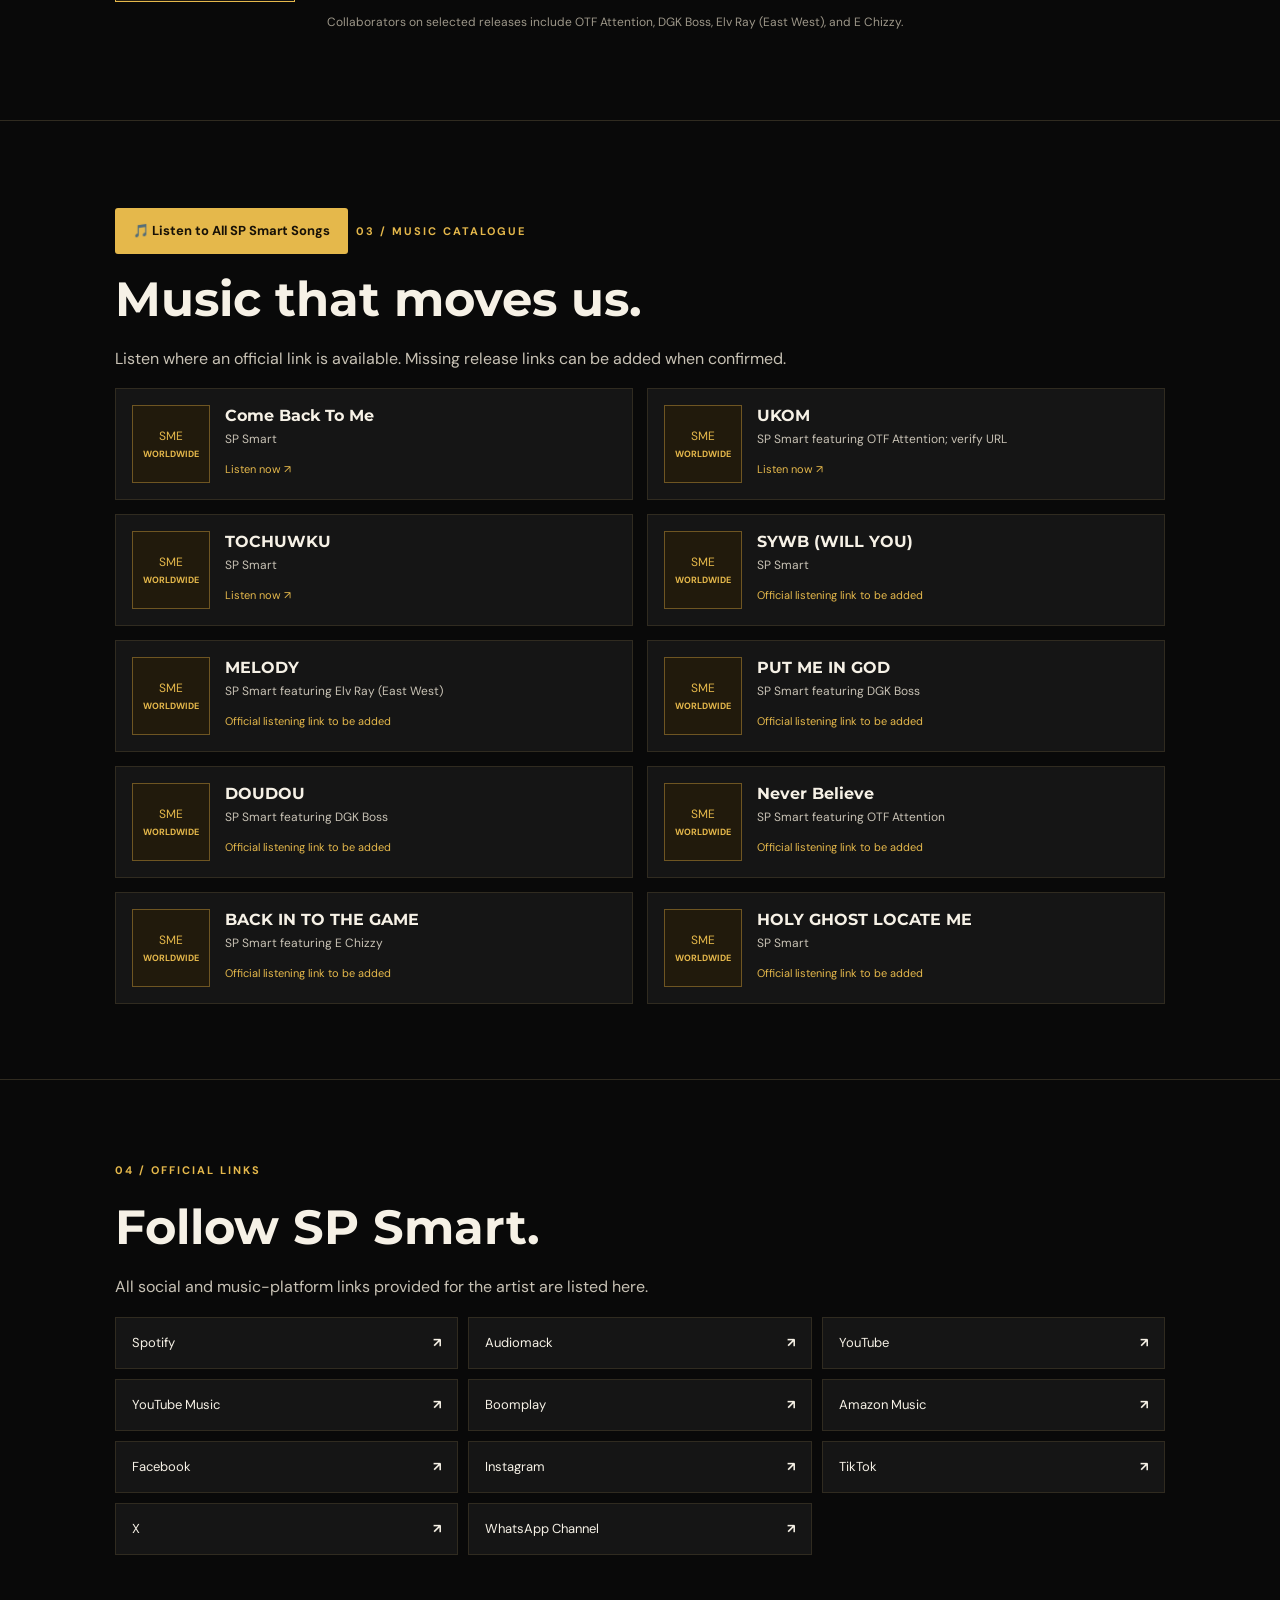
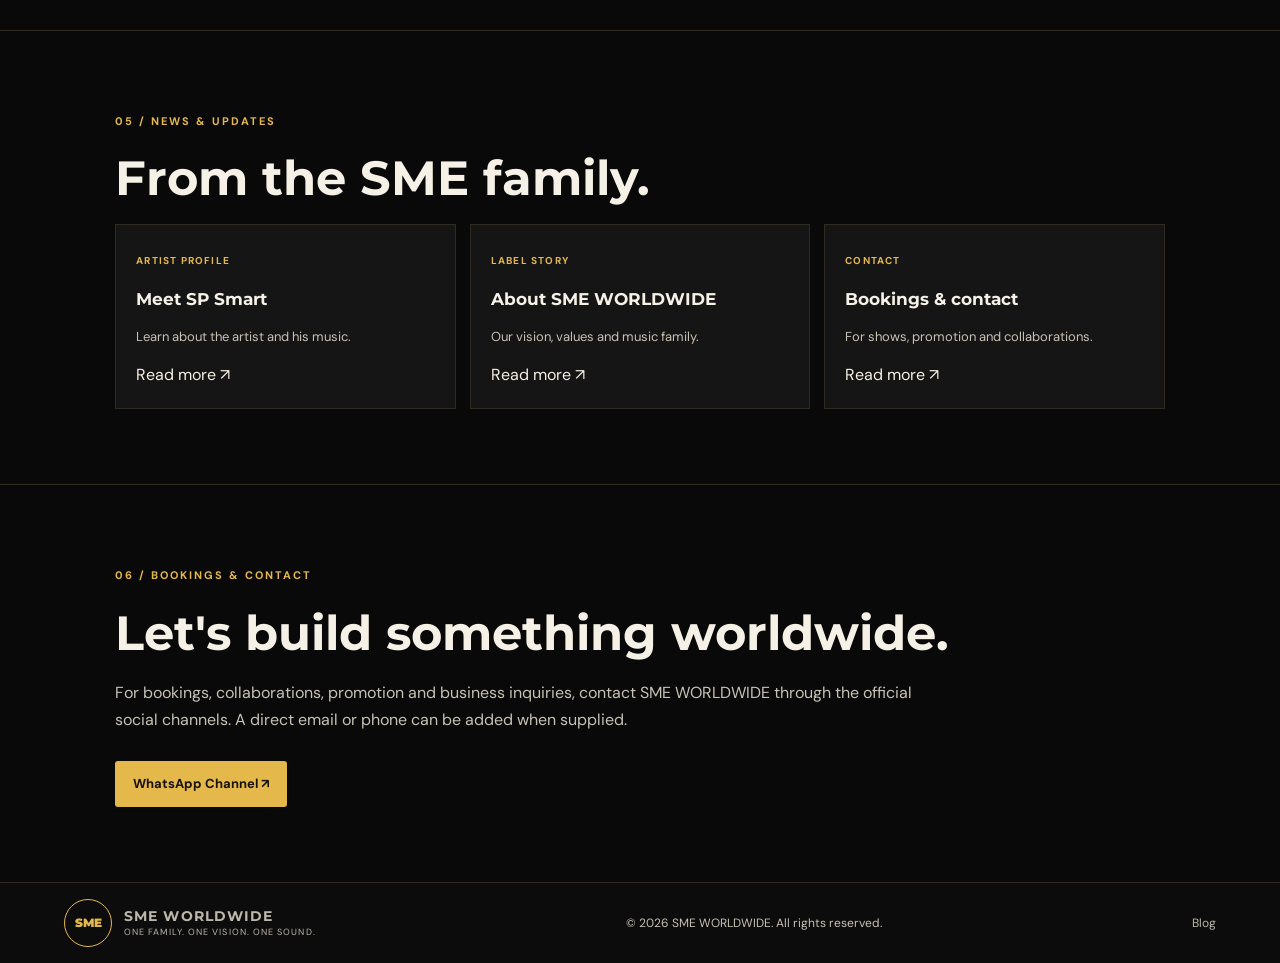
==== commit bda8814d: "Revise music section and add all songs link Updated music section to include a link to all SP Smart " ====
--- a/index.html
+++ b/index.html
@@ -4,8 +4,8 @@
 <main><section class="hero" id="home"><p class="gold">INDEPENDENT MUSIC · GLOBAL AMBITION</p><h1>ONE FAMILY.<br><span>ONE VISION.</span><br>ONE SOUND.</h1><p class="lead">Welcome to <b>SME WORLDWIDE</b> — a home for music, creativity, artist development, collaboration and worldwide connection.</p><a class="btn" href="#music">Explore the music</a> <a class="btn outline" href="#artists">Meet our artist</a><p class="motto">WORLDWIDE SUCCESS.</p></section>
 <section id="about"><label>01 / ABOUT THE LABEL</label><h2>Built on music. <span>United as family.</span></h2><p>SME WORLDWIDE is a music-family brand focused on creativity, motivation, artist promotion, collaboration and sharing music with listeners everywhere. We believe real fans are family and every voice deserves a chance to be heard.</p><blockquote>“One Family. One Vision. One Sound. Worldwide Success.”</blockquote></section>
 <section id="artists"><label>02 / FEATURED ARTIST</label><div class="artist"><div class="artistlogo">SP<br>SMART</div><div><h2>SP Smart</h2><p>Nigerian recording artist from Anambra State, bringing personal stories, emotion, Igbo identity and inspiration into music.</p><a class="btn" href="https://open.spotify.com/artist/7B1tdHTDXMQx7dyoczDr5Y" target="_blank" rel="noopener">Spotify ↗</a> <a class="btn outline" href="https://audiomack.com/spsmart" target="_blank" rel="noopener">Audiomack ↗</a><p class="muted">Collaborators on selected releases include OTF Attention, DGK Boss, Elv Ray (East West), and E Chizzy.</p></div></div></section>
-<section id="music"><label>03 / MUSIC CATALOGUE</label><h2>Music that moves us.</h2><p>Listen where an official link is available. Missing release links can be added when confirmed.</p><div class="songs"><article class="song"><div class="cover">SME<br><b>WORLDWIDE</b></div><div><h3>Come Back To Me</h3><p>SP Smart</p><a href="https://share.amuse.io/track/sp-smart-come-back-to-me" target="_blank" rel="noopener">Listen now ↗</a></div></article><article class="song"><div class="cover">SME<br><b>WORLDWIDE</b></div><div><h3>UKOM</h3><p>SP Smart featuring OTF Attention; verify URL</p><a href="https://open.spotify.com/track/21Gd19ap205qvysu3PoMMp" target="_blank" rel="noopener">Listen now ↗</a></div></article><article class="song"><div class="cover">SME<br><b>WORLDWIDE</b></div><div><h3>TOCHUWKU</h3><p>SP Smart</p><a href="https://share.amuse.io/track/sp-smart-tochuwku" target="_blank" rel="noopener">Listen now ↗</a></div></article><article class="song"><div class="cover">SME<br><b>WORLDWIDE</b></div><div><h3>SYWB (WILL YOU)</h3><p>SP Smart</p><small>Official listening link to be added</small></div></article><article class="song"><div class="cover">SME<br><b>WORLDWIDE</b></div><div><h3>MELODY</h3><p>SP Smart featuring Elv Ray (East West)</p><small>Official listening link to be added</small></div></article><article class="song"><div class="cover">SME<br><b>WORLDWIDE</b></div><div><h3>PUT ME IN GOD</h3><p>SP Smart featuring DGK Boss</p><small>Official listening link to be added</small></div></article><article class="song"><div class="cover">SME<br><b>WORLDWIDE</b></div><div><h3>DOUDOU</h3><p>SP Smart featuring DGK Boss</p><small>Official listening link to be added</small></div></article><article class="song"><div class="cover">SME<br><b>WORLDWIDE</b></div><div><h3>Never Believe</h3><p>SP Smart featuring OTF Attention</p><small>Official listening link to be added</small></div></article><article class="song"><div class="cover">SME<br><b>WORLDWIDE</b></div><div><h3>BACK IN TO THE GAME</h3><p>SP Smart featuring E Chizzy</p><small>Official listening link to be added</small></div></article><article class="song"><div class="cover">SME<br><b>WORLDWIDE</b></div><div><h3>HOLY GHOST LOCATE ME</h3><p>SP Smart</p><small>Official listening link to be added</small></div></article></div></section>
+<section id="music"><a href="music-links.html" target="_blank" class="btn">🎵 Listen to All SP Smart Songs</a><label>03 / MUSIC CATALOGUE</label><h2>Music that moves us.</h2><p>Listen where an official link is available. Missing release links can be added when confirmed.</p><div class="songs"><article class="song"><div class="cover">SME<br><b>WORLDWIDE</b></div><div><h3>Come Back To Me</h3><p>SP Smart</p><a href="https://share.amuse.io/track/sp-smart-come-back-to-me" target="_blank" rel="noopener">Listen now ↗</a></div></article><article class="song"><div class="cover">SME<br><b>WORLDWIDE</b></div><div><h3>UKOM</h3><p>SP Smart featuring OTF Attention; verify URL</p><a href="https://open.spotify.com/track/21Gd19ap205qvysu3PoMMp" target="_blank" rel="noopener">Listen now ↗</a></div></article><article class="song"><div class="cover">SME<br><b>WORLDWIDE</b></div><div><h3>TOCHUWKU</h3><p>SP Smart</p><a href="https://share.amuse.io/track/sp-smart-tochuwku" target="_blank" rel="noopener">Listen now ↗</a></div></article><article class="song"><div class="cover">SME<br><b>WORLDWIDE</b></div><div><h3>SYWB (WILL YOU)</h3><p>SP Smart</p><small>Official listening link to be added</small></div></article><article class="song"><div class="cover">SME<br><b>WORLDWIDE</b></div><div><h3>MELODY</h3><p>SP Smart featuring Elv Ray (East West)</p><small>Official listening link to be added</small></div></article><article class="song"><div class="cover">SME<br><b>WORLDWIDE</b></div><div><h3>PUT ME IN GOD</h3><p>SP Smart featuring DGK Boss</p><small>Official listening link to be added</small></div></article><article class="song"><div class="cover">SME<br><b>WORLDWIDE</b></div><div><h3>DOUDOU</h3><p>SP Smart featuring DGK Boss</p><small>Official listening link to be added</small></div></article><article class="song"><div class="cover">SME<br><b>WORLDWIDE</b></div><div><h3>Never Believe</h3><p>SP Smart featuring OTF Attention</p><small>Official listening link to be added</small></div></article><article class="song"><div class="cover">SME<br><b>WORLDWIDE</b></div><div><h3>BACK IN TO THE GAME</h3><p>SP Smart featuring E Chizzy</p><small>Official listening link to be added</small></div></article><article class="song"><div class="cover">SME<br><b>WORLDWIDE</b></div><div><h3>HOLY GHOST LOCATE ME</h3><p>SP Smart</p><small>Official listening link to be added</small></div></article></div></section>
 <section id="socials"><label>04 / OFFICIAL LINKS</label><h2>Follow SP Smart.</h2><p>All social and music-platform links provided for the artist are listed here.</p><div class="socials"><a class="social" href="https://open.spotify.com/artist/7B1tdHTDXMQx7dyoczDr5Y" target="_blank" rel="noopener">Spotify <b>↗</b></a><a class="social" href="https://audiomack.com/spsmart" target="_blank" rel="noopener">Audiomack <b>↗</b></a><a class="social" href="https://youtube.com/@spsmart001" target="_blank" rel="noopener">YouTube <b>↗</b></a><a class="social" href="https://music.youtube.com/@spsmart001" target="_blank" rel="noopener">YouTube Music <b>↗</b></a><a class="social" href="https://www.boomplay.com/share/artist/38504297?srModel=byWH&amp;srList=ANDROID" target="_blank" rel="noopener">Boomplay <b>↗</b></a><a class="social" href="https://amazon.com/music/player/albums/B0HKJZYT8H?marketplaceId=ATVPDKIKX0DER&amp;musicTerritory=US&amp;ref=dm_sh_55nZmWSHVqpBLnmeoWKsuuWKr" target="_blank" rel="noopener">Amazon Music <b>↗</b></a><a class="social" href="https://www.facebook.com/profile.php?id=61593279687823" target="_blank" rel="noopener">Facebook <b>↗</b></a><a class="social" href="https://www.instagram.com/spsmart00/" target="_blank" rel="noopener">Instagram <b>↗</b></a><a class="social" href="https://www.tiktok.com/@spsmart001" target="_blank" rel="noopener">TikTok <b>↗</b></a><a class="social" href="https://x.com/SPmart00" target="_blank" rel="noopener">X <b>↗</b></a><a class="social" href="https://whatsapp.com/channel/0029Vb8IPVdEquiZEYQ4gz0T" target="_blank" rel="noopener">WhatsApp Channel <b>↗</b></a></div></section>
 <section id="news"><label>05 / NEWS & UPDATES</label><h2>From the SME family.</h2><div class="cards"><a href="blog/about-sp-smart.html"><b>ARTIST PROFILE</b><h3>Meet SP Smart</h3><p>Learn about the artist and his music.</p>Read more ↗</a><a href="blog/sme-worldwide.html"><b>LABEL STORY</b><h3>About SME WORLDWIDE</h3><p>Our vision, values and music family.</p>Read more ↗</a><a href="blog/contact-bookings.html"><b>CONTACT</b><h3>Bookings & contact</h3><p>For shows, promotion and collaborations.</p>Read more ↗</a></div></section>
 <section id="contact"><label>06 / BOOKINGS & CONTACT</label><h2>Let's build something worldwide.</h2><p>For bookings, collaborations, promotion and business inquiries, contact SME WORLDWIDE through the official social channels. A direct email or phone can be added when supplied.</p><a class="btn" href="https://whatsapp.com/channel/0029Vb8IPVdEquiZEYQ4gz0T" target="_blank" rel="noopener">WhatsApp Channel ↗</a></section></main>
-<footer><a class="brand" href="#home"><span class="logo">SME</span><span><strong>SME WORLDWIDE</strong><small>ONE FAMILY. ONE VISION. ONE SOUND.</small></span></a><p>© <span id="year"></span> SME WORLDWIDE. All rights reserved.</p><a href="blog/index.html">Blog</a></footer><script src="script.js"></script></body></html>+<footer><a class="brand" href="#home"><span class="logo">SME</span><span><strong>SME WORLDWIDE</strong><small>ONE FAMILY. ONE VISION. ONE SOUND.</small></span></a><p>© <span id="year"></span> SME WORLDWIDE. All rights reserved.</p><a href="blog/index.html">Blog</a></footer><script src="script.js"></script></body></html>
